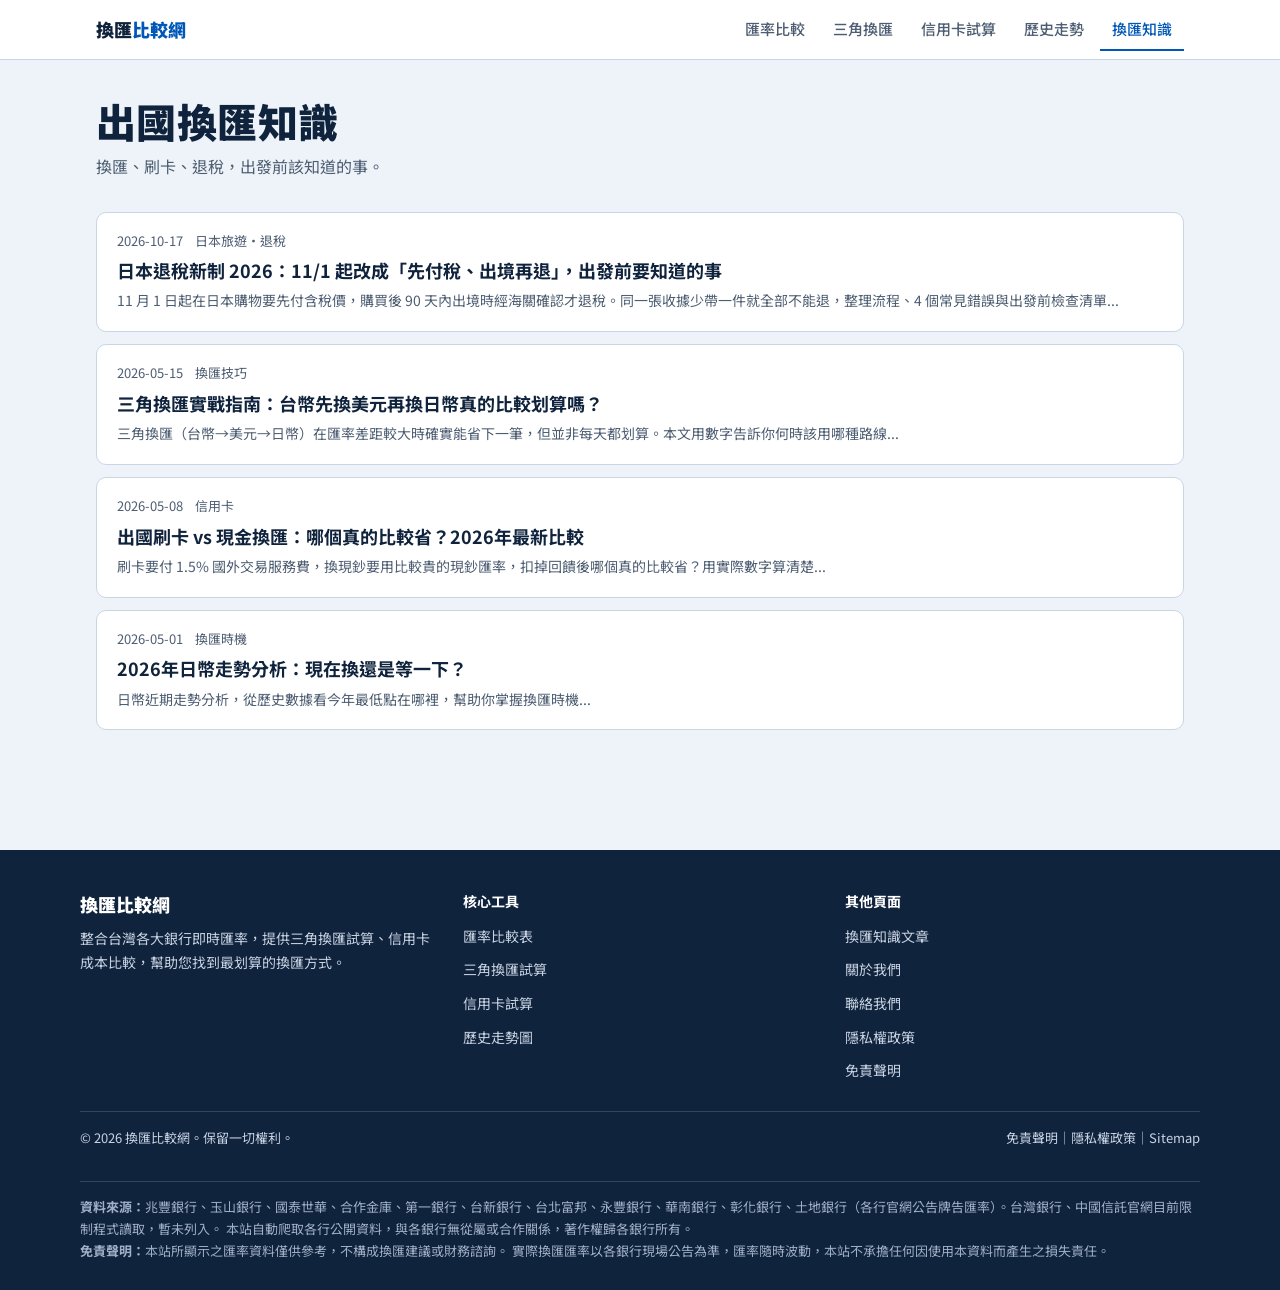
==== site/articles/index.html @ 491edc38 "初始版本：換匯比較網（登機證設計、11 家銀行爬蟲、日本退稅新制文章） - 導入 product-playbook 流程，建立 docs/（階段 0 評分、設計系統、ADR 0001–0003、開發紀" ====
<!DOCTYPE html>
<html lang="zh-TW">
<head>
<meta charset="UTF-8">
<meta name="viewport" content="width=device-width, initial-scale=1.0">
<title>換匯知識文章 — 換匯比較網</title>
<link rel="stylesheet" href="../css/style.css">
</head>
<body>
<div id="nav-placeholder"></div>

<div class="page-hero">
  <h1>出國換匯知識</h1>
  <p>換匯、刷卡、退稅，出發前該知道的事。</p>
</div>

<div class="container page-body">
  <div class="article-list">
    <a href="japan-tax-refund-2026.html" class="article-card">
      <div>
        <div class="article-meta"><span>2026-10-17</span><span>日本旅遊・退稅</span></div>
        <div class="article-title">日本退稅新制 2026：11/1 起改成「先付稅、出境再退」，出發前要知道的事</div>
        <div class="article-excerpt">11 月 1 日起在日本購物要先付含稅價，購買後 90 天內出境時經海關確認才退稅。同一張收據少帶一件就全部不能退，整理流程、4 個常見錯誤與出發前檢查清單...</div>
      </div>
    </a>
    <a href="triangle-exchange-guide.html" class="article-card">
      <div>
        <div class="article-meta"><span>2026-05-15</span><span>換匯技巧</span></div>
        <div class="article-title">三角換匯實戰指南：台幣先換美元再換日幣真的比較划算嗎？</div>
        <div class="article-excerpt">三角換匯（台幣→美元→日幣）在匯率差距較大時確實能省下一筆，但並非每天都划算。本文用數字告訴你何時該用哪種路線...</div>
      </div>
    </a>
    <a href="credit-card-overseas.html" class="article-card">
      <div>
        <div class="article-meta"><span>2026-05-08</span><span>信用卡</span></div>
        <div class="article-title">出國刷卡 vs 現金換匯：哪個真的比較省？2026年最新比較</div>
        <div class="article-excerpt">刷卡要付 1.5% 國外交易服務費，換現鈔要用比較貴的現鈔匯率，扣掉回饋後哪個真的比較省？用實際數字算清楚...</div>
      </div>
    </a>
    <a href="best-time-to-exchange.html" class="article-card">
      <div>
        <div class="article-meta"><span>2026-05-01</span><span>換匯時機</span></div>
        <div class="article-title">2026年日幣走勢分析：現在換還是等一下？</div>
        <div class="article-excerpt">日幣近期走勢分析，從歷史數據看今年最低點在哪裡，幫助你掌握換匯時機...</div>
      </div>
    </a>
  </div>
</div>

<div id="footer-placeholder"></div>
<script src="../js/layout.js"></script>
</body>
</html>
---- site/css/style.css ----
/* ═══════════════════════════════════════════════════
   換匯比較網  |  Design System v1「登機證」
   設計說明：docs/04-design.md、docs/adr/0002-*
   改色、改字體只動 :root；頁面內不寫死顏色
   ═══════════════════════════════════════════════════ */

@import url('https://fonts.googleapis.com/css2?family=Barlow+Condensed:wght@500;700&family=Noto+Sans+TC:wght@400;500;700;900&display=swap');

:root {
  /* 色彩 */
  --bg:            #eef3f9;   /* 淡天空藍 */
  --card:          #ffffff;   /* 票面白 */
  --text:          #10233d;   /* 深藍墨 */
  --text-muted:    #4d5d72;
  --text-light:    #6b7c93;
  --primary:       #0057b8;   /* 航線藍 */
  --primary-dark:  #00428c;
  --primary-light: #e3edf9;
  --success:       #0a7a4f;   /* 最划算 */
  --success-bg:    #e2f3ea;
  --success-line:  #8fcbb0;
  --warning:       #9a5b00;
  --warning-bg:    #fdf1d8;
  --warning-line:  #f0c675;
  --error:         #c4321f;
  --error-bg:      #fce9e6;
  --accent:        #e2412e;   /* 票根紅：只用於結論數字 */
  --border:        #c9d6e6;
  --border-light:  #e6edf6;

  /* 字體 */
  --font-body: 'Noto Sans TC', -apple-system, BlinkMacSystemFont, 'Segoe UI', sans-serif;
  --font-num:  'Barlow Condensed', 'Noto Sans TC', sans-serif;

  /* 形狀與層次 */
  --radius-lg:     16px;
  --radius:        10px;
  --radius-sm:     6px;
  --shadow:        none;
  --shadow-md:     0 6px 20px -8px rgba(16,35,61,.25);
  --shadow-pass:   0 1px 0 rgba(16,35,61,.06), 0 18px 40px -18px rgba(16,35,61,.35);
  --nav-h:         60px;
  --focus:         0 0 0 3px rgba(0,87,184,.35);
}

/* ── Reset ── */
*, *::before, *::after { box-sizing: border-box; margin: 0; padding: 0; }
html { font-size: 16px; scroll-behavior: smooth; }
body {
  font-family: var(--font-body);
  background: var(--bg);
  color: var(--text);
  line-height: 1.6;
  -webkit-font-smoothing: antialiased;
}
img { max-width: 100%; display: block; }
a { color: var(--primary); text-decoration: none; }
a:hover { text-decoration: underline; text-underline-offset: 3px; }
:focus-visible { outline: none; box-shadow: var(--focus); border-radius: var(--radius-sm); }
.num { font-family: var(--font-num); font-variant-numeric: tabular-nums; }

@media (prefers-reduced-motion: reduce) {
  *, *::before, *::after { animation: none !important; transition: none !important; scroll-behavior: auto !important; }
}

/* ── Navigation ── */
.nav {
  position: sticky; top: 0; z-index: 100;
  background: var(--card);
  border-bottom: 1px solid var(--border);
  height: var(--nav-h);
  display: flex; align-items: center;
}
.nav-inner {
  width: 100%; max-width: 1120px; margin: 0 auto;
  padding: 0 16px;
  display: flex; align-items: center; gap: 8px;
}
.nav-logo {
  font-size: 18px; font-weight: 900;
  color: var(--text); white-space: nowrap;
  margin-right: auto;
}
.nav-logo span { color: var(--primary); }
.nav-logo:hover { text-decoration: none; }
.nav-links { display: none; list-style: none; gap: 4px; }
.nav-links a {
  display: block; padding: 8px 12px;
  font-size: 15px; font-weight: 500; color: var(--text-muted);
  white-space: nowrap;
  border-bottom: 2px solid transparent;
}
.nav-links a:hover { color: var(--text); text-decoration: none; }
.nav-links a.active { color: var(--primary); border-bottom-color: var(--primary); }
.nav-hamburger {
  background: none; border: 1px solid var(--border); cursor: pointer;
  padding: 8px 12px; border-radius: var(--radius-sm);
  color: var(--text); font-size: 15px; line-height: 1;
}
.nav-hamburger:hover { background: var(--bg); }

/* Mobile menu */
.nav-mobile {
  display: none;
  position: fixed; inset: var(--nav-h) 0 0 0;
  background: rgba(16,35,61,.4);
  z-index: 99;
}
.nav-mobile.open { display: block; }
.nav-mobile-panel {
  background: var(--card);
  width: min(300px, 82vw); height: 100%; overflow-y: auto;
  margin-left: auto; padding: 8px 0;
}
.nav-mobile-panel a {
  display: block; padding: 14px 24px;
  font-size: 16px; color: var(--text);
  border-bottom: 1px solid var(--border-light);
}
.nav-mobile-panel a:hover { background: var(--bg); text-decoration: none; }

@media (min-width: 768px) {
  .nav-links { display: flex; }
  .nav-hamburger { display: none; }
}

/* ── Page Layout ── */
.container { max-width: 1120px; margin: 0 auto; padding: 0 16px; }
.page-hero {
  max-width: 1120px; margin: 0 auto;
  padding: 36px 16px 8px;
}
.page-hero h1 {
  font-size: clamp(26px, 6vw, 40px); font-weight: 900;
  line-height: 1.25; letter-spacing: .01em; margin-bottom: 8px;
}
.page-hero p { font-size: 16px; color: var(--text-muted); max-width: 40em; }
/* 只設上下，左右留給 .container（兩者常同時使用） */
.page-body { padding-top: 24px; padding-bottom: 64px; }

/* ── Cards ── */
.card {
  background: var(--card);
  border: 1px solid var(--border);
  border-radius: var(--radius);
  overflow: hidden;
}
.card-header {
  padding: 16px 20px;
  border-bottom: 1px solid var(--border-light);
  display: flex; align-items: center; gap: 10px;
}
.card-header h2 { font-size: 17px; font-weight: 700; }
.card-body { padding: 20px; }

/* ── Section title ── */
.section-title {
  font-size: 20px; font-weight: 900;
  margin-bottom: 16px;
  display: flex; align-items: center; gap: 8px;
}

/* ── Rate Table ── */
.table-wrap { overflow-x: auto; -webkit-overflow-scrolling: touch; }
table { width: 100%; border-collapse: collapse; font-size: 15px; }
th {
  background: var(--card);
  padding: 12px;
  text-align: left;
  font-size: 13px; font-weight: 500;
  color: var(--text-muted);
  border-bottom: 2px solid var(--text);
  white-space: nowrap;
  cursor: pointer; user-select: none;
}
th:hover { color: var(--text); }
th .sort-icon { margin-left: 4px; opacity: .5; }
th.sort-asc .sort-icon::after  { content: '▲'; }
th.sort-desc .sort-icon::after { content: '▼'; }
th:not(.sort-asc):not(.sort-desc) .sort-icon::after { content: '⇅'; }
td {
  padding: 12px;
  border-bottom: 1px solid var(--border-light);
  white-space: nowrap;
  font-family: var(--font-num); font-size: 18px; font-variant-numeric: tabular-nums;
}
td:first-child, td strong { font-family: var(--font-body); font-size: 15px; }
tr:last-child td { border-bottom: none; }
tr:hover td { background: var(--bg); }

/* Best rate highlight */
td.best {
  color: var(--success);
  font-weight: 700;
  background: var(--success-bg) !important;
}
td.best::after { content: ' 最划算'; font-family: var(--font-body); font-size: 11px; font-weight: 700; }

/* Stale / error state */
td.stale { color: var(--warning); }
td.unavail, .unavail { color: var(--text-light); }
.stale-row td { background: var(--warning-bg) !important; }
.error-row td { background: var(--error-bg) !important; color: var(--text-muted); }

/* ── Status badges ── */
.badge {
  display: inline-flex; align-items: center; gap: 4px;
  padding: 2px 8px; border-radius: var(--radius-sm);
  font-size: 12px; font-weight: 700;
  white-space: nowrap;
}
.badge-ok     { background: var(--success-bg); color: var(--success); }
.badge-stale  { background: var(--warning-bg); color: var(--warning); }
.badge-error  { background: var(--error-bg);   color: var(--error);   }
.badge-best   { background: var(--success-bg); color: var(--success); }

.update-time { font-family: var(--font-body); font-size: 12px; color: var(--text-light); }

/* ── Buttons ── */
.btn {
  display: inline-flex; align-items: center; justify-content: center; gap: 6px;
  min-height: 46px; padding: 10px 22px; border-radius: var(--radius);
  font-family: var(--font-body); font-size: 15px; font-weight: 700; cursor: pointer;
  border: none; white-space: nowrap;
  transition: background .15s;
}
.btn-primary { background: var(--primary); color: #fff; }
.btn-primary:hover { background: var(--primary-dark); text-decoration: none; color: #fff; }
.btn-outline {
  background: var(--card); color: var(--primary);
  border: 1.5px solid var(--primary);
}
.btn-outline:hover { background: var(--primary-light); text-decoration: none; }
.btn-sm { min-height: 36px; padding: 6px 14px; font-size: 14px; }
.btn-block { width: 100%; }

/* ── Currency Tabs ── */
.tabs { display: flex; gap: 6px; margin-bottom: 20px; flex-wrap: wrap; }
.tab {
  padding: 8px 18px; border-radius: 999px;
  font-family: var(--font-body); font-size: 15px; font-weight: 500; cursor: pointer;
  border: 1.5px solid var(--border);
  background: var(--card); color: var(--text-muted);
}
.tab:hover { border-color: var(--text); color: var(--text); }
.tab.active { background: var(--text); color: #fff; border-color: var(--text); }

/* ── Calculator ── */
.calc-form { display: flex; flex-direction: column; gap: 20px; }
.form-group { display: flex; flex-direction: column; gap: 6px; }
.form-label { font-size: 14px; font-weight: 500; color: var(--text-muted); }
.form-input, .form-select {
  min-height: 48px; padding: 10px 14px;
  border: 1.5px solid var(--border);
  border-radius: var(--radius);
  font-family: var(--font-body); font-size: 17px; color: var(--text);
  background: var(--card);
  width: 100%;
}
.form-input[type="number"] { font-family: var(--font-num); font-size: 22px; font-variant-numeric: tabular-nums; }
.form-input:focus, .form-select:focus { outline: none; border-color: var(--primary); box-shadow: var(--focus); }

/* Result panels */
.result-panel {
  border-radius: var(--radius);
  padding: 20px;
  margin-top: 4px;
  background: var(--card);
  border: 1px solid var(--border);
}
.result-panel.primary { border-left: 4px solid var(--primary); }
.result-panel.success { border-left: 4px solid var(--success); }
.result-panel.warning { border-left: 4px solid var(--warning); background: var(--warning-bg); }
.result-label { font-size: 13px; font-weight: 500; color: var(--text-muted); margin-bottom: 6px; }
.result-value { font-family: var(--font-num); font-size: 32px; font-weight: 700; line-height: 1.2; color: var(--text); font-variant-numeric: tabular-nums; }
.result-value small { font-size: 18px; font-weight: 500; }
.result-sub { font-size: 14px; color: var(--text-muted); margin-top: 6px; }
.result-compare {
  display: grid; grid-template-columns: 1fr 1fr; gap: 12px;
  margin-top: 16px;
}
@media (max-width: 480px) { .result-compare { grid-template-columns: 1fr; } }

/* Verdict：結論用票根樣式 */
.verdict {
  background: var(--card);
  border: 1.5px dashed var(--success-line);
  border-radius: var(--radius);
  padding: 16px 20px;
  margin-top: 16px;
  font-size: 16px; font-weight: 700;
  color: var(--success);
  display: flex; align-items: center; gap: 8px;
}
.verdict.warn { border-color: var(--warning-line); color: var(--warning); }

/* ── Chart ── */
.chart-wrap { position: relative; height: 300px; }
@media (min-width: 768px) { .chart-wrap { height: 380px; } }

/* ═══ 登機證（只用在首頁主視覺） ═══ */
.pass {
  background: var(--card);
  border-radius: var(--radius-lg);
  box-shadow: var(--shadow-pass);
  max-width: 520px;
}
.pass-main { padding: 20px 22px 18px; }
.pass-route { display: flex; align-items: baseline; justify-content: space-between; gap: 12px; }
.pass-code { font-family: var(--font-num); font-weight: 700; font-size: clamp(56px, 16vw, 76px); line-height: .95; }
.pass-plane { color: var(--primary); font-size: 24px; flex: 1; text-align: center; position: relative; }
.pass-plane::before {
  content: ""; position: absolute; left: 0; right: 0; top: 50%;
  border-top: 2px dotted var(--border); z-index: 0;
}
.pass-plane span { position: relative; z-index: 1; background: var(--card); padding: 0 6px; }
.pass-cities { display: flex; justify-content: space-between; font-size: 13px; color: var(--text-muted); margin-top: 4px; }
.pass-fields { display: grid; grid-template-columns: 1fr 1fr; gap: 14px 16px; margin-top: 18px; }
.pass-fields small { display: block; font-size: 12px; color: var(--text-muted); }
.pass-fields b { font-family: var(--font-num); font-size: 26px; font-weight: 700; line-height: 1.15; font-variant-numeric: tabular-nums; }
.pass-fields b.cn { font-family: var(--font-body); font-size: 20px; font-weight: 900; }
.pass-tear { height: 0; border-top: 2px dashed var(--border); margin: 0 16px; position: relative; }
.pass-tear::before, .pass-tear::after {
  content: ""; position: absolute; top: -12px; width: 22px; height: 22px;
  background: var(--bg); border-radius: 50%;
}
.pass-tear::before { left: -27px; }
.pass-tear::after  { right: -27px; }
.pass-stub { padding: 14px 22px 16px; display: flex; justify-content: space-between; align-items: center; gap: 12px; font-size: 15px; }
.pass-stub b { font-family: var(--font-num); font-size: 26px; color: var(--accent); font-variant-numeric: tabular-nums; }
.pass.is-loading .pass-fields b, .pass.is-loading .pass-stub b { color: var(--border); }

/* 首頁主視覺版面 */
.home-hero { max-width: 1120px; margin: 0 auto; padding: 28px 16px 8px; display: grid; gap: 28px; align-items: center; }
.home-hero h1 { font-size: clamp(28px, 7vw, 48px); font-weight: 900; line-height: 1.2; }
.home-hero p { font-size: 17px; color: var(--text-muted); margin-top: 10px; max-width: 26em; }
.home-hero .hero-cta { display: flex; gap: 10px; flex-wrap: wrap; margin-top: 22px; }
@media (min-width: 880px) {
  .home-hero { grid-template-columns: 1fr 520px; padding-top: 56px; }
}

/* ── Hero rate widget（舊版，保留相容） ── */
.rate-widget { display: grid; grid-template-columns: repeat(auto-fill, minmax(160px, 1fr)); gap: 12px; margin-top: 20px; }
.rate-card { background: var(--card); border: 1px solid var(--border); border-radius: var(--radius); padding: 14px 16px; }
.rate-card .bank-name { font-size: 13px; color: var(--text-muted); margin-bottom: 4px; }
.rate-card .rate-val  { font-family: var(--font-num); font-size: 26px; font-weight: 700; }
.rate-card .rate-type { font-size: 12px; color: var(--text-light); }
.rate-card.best-card  { border-color: var(--success); }

/* ── Tool shortcuts ── */
.tool-grid {
  display: grid;
  grid-template-columns: repeat(auto-fill, minmax(240px, 1fr));
  gap: 12px;
}
.tool-card {
  display: flex; flex-direction: column;
  padding: 18px 20px;
  border-radius: var(--radius);
  background: var(--card);
  border: 1px solid var(--border);
  border-left: 4px solid var(--primary);
  text-decoration: none; color: var(--text);
}
.tool-card:hover { border-color: var(--primary); text-decoration: none; color: var(--text); }
.tool-card .tool-icon { display: none; }
.tool-card .tool-title { font-size: 17px; font-weight: 900; margin-bottom: 4px; }
.tool-card .tool-desc  { font-size: 14px; color: var(--text-muted); line-height: 1.6; }

/* ── Alert banner ── */
.alert {
  padding: 12px 16px;
  border-radius: var(--radius-sm);
  font-size: 14px;
  display: flex; align-items: flex-start; gap: 8px;
  margin-bottom: 16px;
}
.alert-warning { background: var(--warning-bg); border-left: 4px solid var(--warning); color: #6b3f00; }
.alert-error   { background: var(--error-bg);   border-left: 4px solid var(--error);   color: #8a1f12; }
.alert-info    { background: var(--primary-light); border-left: 4px solid var(--primary); color: var(--primary-dark); }

/* ── Disclaimer ── */
.disclaimer {
  border-top: 1px solid var(--border);
  padding: 14px 0 0;
  font-size: 13px; color: var(--text-muted);
  line-height: 1.7;
  margin-top: 32px;
}

/* ── Footer ── */
.footer {
  background: var(--text); color: #c8d3e2;
  padding: 40px 16px 28px;
  margin-top: 56px;
}
.footer a { color: #c8d3e2; }
.footer-inner {
  max-width: 1120px; margin: 0 auto;
  display: grid;
  grid-template-columns: repeat(auto-fit, minmax(180px, 1fr));
  gap: 28px;
}
.footer-brand { font-size: 18px; font-weight: 900; color: #fff; margin-bottom: 8px; }
.footer-desc  { font-size: 14px; line-height: 1.7; }
.footer-col h4 { font-size: 14px; font-weight: 700; margin-bottom: 10px; color: #fff; }
.footer-col ul { list-style: none; display: flex; flex-direction: column; gap: 8px; }
.footer-col ul a { font-size: 14px; }
.footer-col ul a:hover { color: #fff; }
.footer-bottom {
  max-width: 1120px; margin: 28px auto 0;
  padding-top: 16px; border-top: 1px solid rgba(255,255,255,.15);
  font-size: 13px;
  display: flex; flex-wrap: wrap; justify-content: space-between; gap: 8px;
}
.footer .disclaimer { color: #9fb0c6; border-top-color: rgba(255,255,255,.15); }
.footer .container { max-width: 1120px; padding: 0; }

/* ── Article list ── */
.article-list { display: flex; flex-direction: column; gap: 12px; }
.article-card {
  display: flex; gap: 16px;
  padding: 18px 20px;
  background: var(--card); border: 1px solid var(--border);
  border-radius: var(--radius);
  text-decoration: none; color: var(--text);
}
.article-card:hover { border-color: var(--primary); text-decoration: none; color: var(--text); }
.article-meta { font-size: 13px; color: var(--text-muted); margin-bottom: 6px; display: flex; gap: 12px; flex-wrap: wrap; }
.article-title { font-size: 18px; font-weight: 700; line-height: 1.45; margin-bottom: 6px; }
.article-excerpt { font-size: 14px; color: var(--text-muted); line-height: 1.7; }

/* ── Loading skeleton ── */
.skeleton {
  background: linear-gradient(90deg, var(--border-light) 25%, var(--border) 50%, var(--border-light) 75%);
  background-size: 200% 100%;
  animation: skeleton-anim 1.2s infinite;
  border-radius: var(--radius-sm);
}
@keyframes skeleton-anim { 0% { background-position: 200% 0 } 100% { background-position: -200% 0 } }

/* ── Utilities ── */
.text-success { color: var(--success); }
.text-warning { color: var(--warning); }
.text-error   { color: var(--error); }
.text-muted   { color: var(--text-muted); }
.text-center  { text-align: center; }
.mt-4  { margin-top: 4px;  }
.mt-8  { margin-top: 8px;  }
.mt-16 { margin-top: 16px; }
.mt-24 { margin-top: 24px; }
.gap-8 { gap: 8px; }
.flex  { display: flex; }
.flex-col { flex-direction: column; }
.items-center { align-items: center; }
.justify-between { justify-content: space-between; }
.font-bold { font-weight: 700; }
.w-full { width: 100%; }
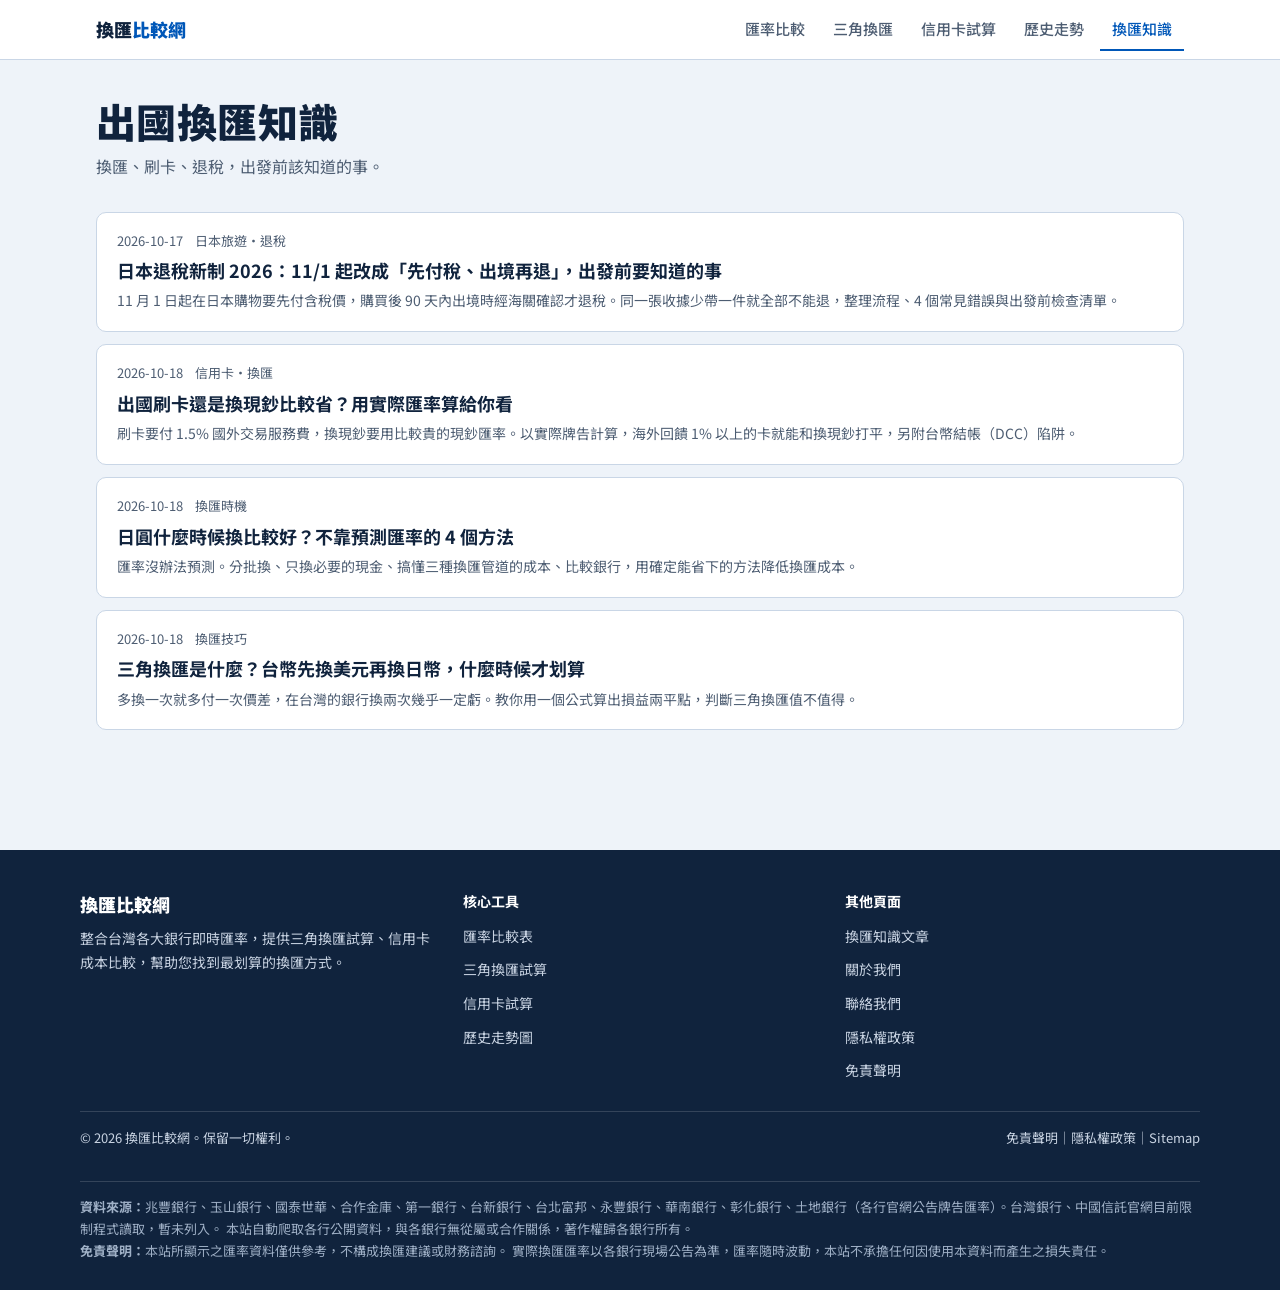
==== commit d9460888: "新增 3 篇文章、手續費表逐家查證 - 文章：出國刷卡 vs 換現鈔、三角換匯損益兩平點、不靠預測的換匯方法（以 2026-10-18 實抓牌告計算） - 換外幣現鈔手續費表改為兩種費用，11 家逐一" ====
--- a/site/articles/index.html
+++ b/site/articles/index.html
@@ -20,28 +20,28 @@
       <div>
         <div class="article-meta"><span>2026-10-17</span><span>日本旅遊・退稅</span></div>
         <div class="article-title">日本退稅新制 2026：11/1 起改成「先付稅、出境再退」，出發前要知道的事</div>
-        <div class="article-excerpt">11 月 1 日起在日本購物要先付含稅價，購買後 90 天內出境時經海關確認才退稅。同一張收據少帶一件就全部不能退，整理流程、4 個常見錯誤與出發前檢查清單...</div>
+        <div class="article-excerpt">11 月 1 日起在日本購物要先付含稅價，購買後 90 天內出境時經海關確認才退稅。同一張收據少帶一件就全部不能退，整理流程、4 個常見錯誤與出發前檢查清單。</div>
+      </div>
+    </a>
+    <a href="credit-card-overseas.html" class="article-card">
+      <div>
+        <div class="article-meta"><span>2026-10-18</span><span>信用卡・換匯</span></div>
+        <div class="article-title">出國刷卡還是換現鈔比較省？用實際匯率算給你看</div>
+        <div class="article-excerpt">刷卡要付 1.5% 國外交易服務費，換現鈔要用比較貴的現鈔匯率。以實際牌告計算，海外回饋 1% 以上的卡就能和換現鈔打平，另附台幣結帳（DCC）陷阱。</div>
+      </div>
+    </a>
+    <a href="best-time-to-exchange.html" class="article-card">
+      <div>
+        <div class="article-meta"><span>2026-10-18</span><span>換匯時機</span></div>
+        <div class="article-title">日圓什麼時候換比較好？不靠預測匯率的 4 個方法</div>
+        <div class="article-excerpt">匯率沒辦法預測。分批換、只換必要的現金、搞懂三種換匯管道的成本、比較銀行，用確定能省下的方法降低換匯成本。</div>
       </div>
     </a>
     <a href="triangle-exchange-guide.html" class="article-card">
       <div>
-        <div class="article-meta"><span>2026-05-15</span><span>換匯技巧</span></div>
-        <div class="article-title">三角換匯實戰指南：台幣先換美元再換日幣真的比較划算嗎？</div>
-        <div class="article-excerpt">三角換匯（台幣→美元→日幣）在匯率差距較大時確實能省下一筆，但並非每天都划算。本文用數字告訴你何時該用哪種路線...</div>
-      </div>
-    </a>
-    <a href="credit-card-overseas.html" class="article-card">
-      <div>
-        <div class="article-meta"><span>2026-05-08</span><span>信用卡</span></div>
-        <div class="article-title">出國刷卡 vs 現金換匯：哪個真的比較省？2026年最新比較</div>
-        <div class="article-excerpt">刷卡要付 1.5% 國外交易服務費，換現鈔要用比較貴的現鈔匯率，扣掉回饋後哪個真的比較省？用實際數字算清楚...</div>
-      </div>
-    </a>
-    <a href="best-time-to-exchange.html" class="article-card">
-      <div>
-        <div class="article-meta"><span>2026-05-01</span><span>換匯時機</span></div>
-        <div class="article-title">2026年日幣走勢分析：現在換還是等一下？</div>
-        <div class="article-excerpt">日幣近期走勢分析，從歷史數據看今年最低點在哪裡，幫助你掌握換匯時機...</div>
+        <div class="article-meta"><span>2026-10-18</span><span>換匯技巧</span></div>
+        <div class="article-title">三角換匯是什麼？台幣先換美元再換日幣，什麼時候才划算</div>
+        <div class="article-excerpt">多換一次就多付一次價差，在台灣的銀行換兩次幾乎一定虧。教你用一個公式算出損益兩平點，判斷三角換匯值不值得。</div>
       </div>
     </a>
   </div>
--- a/site/css/style.css
+++ b/site/css/style.css
@@ -430,6 +430,34 @@
 .article-title { font-size: 18px; font-weight: 700; line-height: 1.45; margin-bottom: 6px; }
 .article-excerpt { font-size: 14px; color: var(--text-muted); line-height: 1.7; }
 
+/* ── Article page（articles/*.html 共用）── */
+  .article { max-width: 720px; margin: 0 auto; }
+  .article-header { padding: 32px 0 8px; }
+  .article-header h1 { font-size: clamp(22px, 5vw, 30px); line-height: 1.35; margin-bottom: 10px; }
+  .article-header .article-meta { font-size: 13px; }
+  .article h2 { font-size: 20px; margin: 32px 0 12px; padding-top: 8px; }
+  .article h3 { font-size: 16px; margin: 20px 0 8px; }
+  .article p, .article li { font-size: 16px; line-height: 1.8; }
+  .article p { margin-bottom: 12px; }
+  .article ul, .article ol { padding-left: 1.4em; margin-bottom: 12px; }
+  .article li { margin-bottom: 4px; }
+  .tldr {
+    background: var(--primary-light); border-radius: var(--radius);
+    padding: 16px 20px; margin: 16px 0 8px;
+  }
+  .tldr strong { display: block; margin-bottom: 6px; }
+  .warn {
+    background: var(--warning-bg); border-left: 4px solid var(--warning);
+    border-radius: var(--radius-sm); padding: 12px 16px; margin: 16px 0;
+  }
+  .compare-table { width: 100%; border-collapse: collapse; margin: 12px 0 16px; font-size: 15px; }
+  .compare-table th, .compare-table td { border: 1px solid var(--border); padding: 10px; text-align: left; vertical-align: top;
+    white-space: normal; font-family: var(--font-body); font-size: 15px; cursor: default; }
+  .compare-table th { background: var(--border-light); }
+  .checklist li { list-style: none; margin-left: -1.4em; }
+  .checklist li::before { content: "☐ "; }
+  .sources li { font-size: 14px; }
+
 /* ── Loading skeleton ── */
 .skeleton {
   background: linear-gradient(90deg, var(--border-light) 25%, var(--border) 50%, var(--border-light) 75%);
